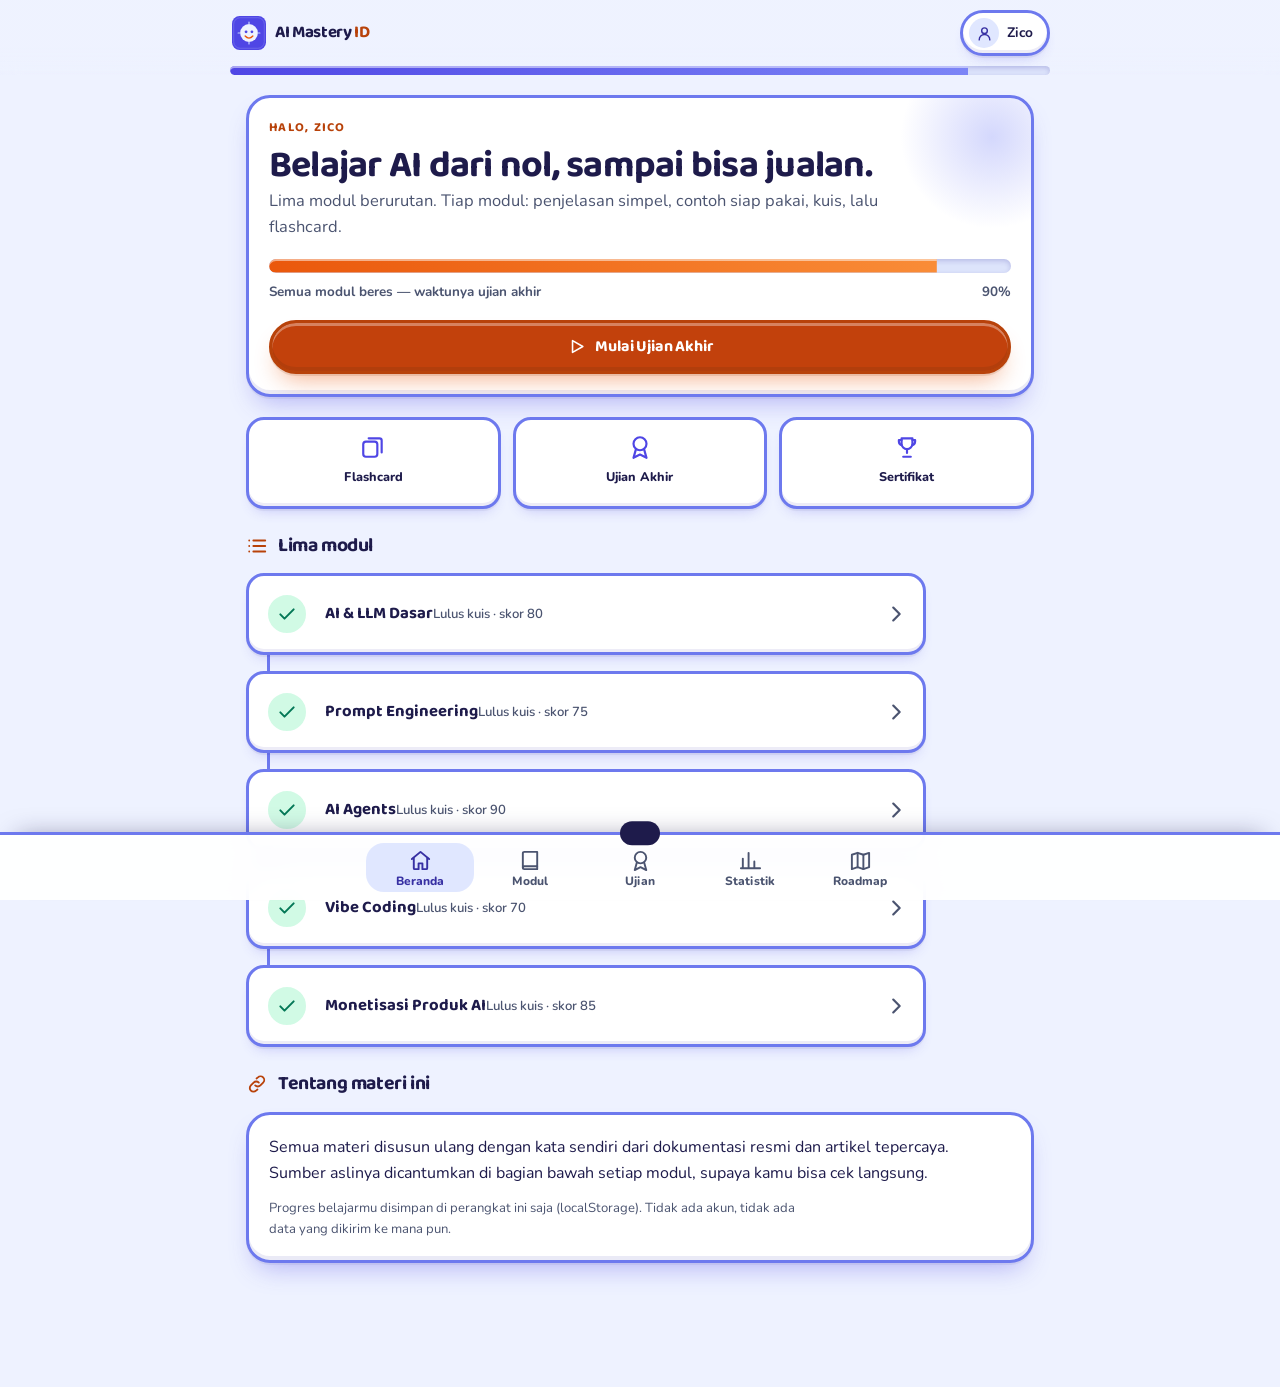
==== tools/seed.html @ 7f125ea1 "AI Mastery ID: kursus AI 5 modul untuk pemula (PWA offline) - 5 modul: AI & LLM dasar, prompt engine" ====
<!DOCTYPE html>
<html lang="id">
<head>
<meta charset="utf-8">
<title>Seed progres (alat pengembangan)</title>
<style>body{font-family:system-ui;padding:24px;color:#1E1B4B}</style>
</head>
<body>
<p id="msg">Menyiapkan data…</p>
<script>
/* Alat pengembangan: mengisi localStorage lalu membuka aplikasi.
   Dipakai untuk mengambil tangkapan layar dan menguji tampilan
   dalam kondisi "sudah lulus". Tidak dipakai oleh aplikasi itu sendiri.
   Contoh: tools/seed.html?to=%23cert  atau  ?to=%23stats&partial=1 */
(function () {
  var p = new URLSearchParams(location.search);
  var to = p.get('to') || '#home';
  var partial = p.get('partial') === '1';
  var today = new Date();
  var key = function (d) { return d.getFullYear() + '-' + String(d.getMonth() + 1).padStart(2, '0') + '-' + String(d.getDate()).padStart(2, '0'); };
  var days = {};
  for (var i = 0; i < 22; i++) {
    var d = new Date(today.getTime() - i * 864e5);
    days[key(d)] = i % 4 === 3 ? 0 : (i % 3 === 0 ? 5 : (i % 2 === 0 ? 3 : 1));
  }
  var state = {
    v: 1, name: 'Zico', nameSet: true, createdAt: Date.now() - 864e5 * 9,
    modules: {}, exam: { attempts: [] }, cert: null,
    days: days, lastDay: key(today),
    streak: { current: 6, best: 9 }
  };
  var ids = ['m1', 'm2', 'm3', 'm4', 'm5'];
  ids.forEach(function (id, i) {
    state.modules[id] = {
      read: true, lastLesson: i === 2 ? 3 : 0, scroll: 0,
      quiz: { best: [80, 75, 90, 70, 85][i], attempts: [{ date: Date.now() - i * 36e5, score: [80, 75, 90, 70, 85][i], correct: 4, total: 5 }] },
      fc: { seen: {}, mastered: {} }
    };
  });
  if (partial) {
    state.name = 'Siswa AI'; state.nameSet = false;
    state.modules.m3.read = false;
    state.modules.m3.quiz = { best: 0, attempts: [] };
    state.modules.m4.read = false;
    state.modules.m4.quiz = { best: 0, attempts: [] };
    state.modules.m5.read = false;
    state.modules.m5.quiz = { best: 0, attempts: [] };
    state.streak = { current: 1, best: 3 };
    state.lastDay = null;
  }
  if (p.get('lulus') === '1') {
    state.exam.attempts = [{ date: Date.now() - 36e5, score: 85, correct: 17, total: 20 }];
    state.cert = { name: state.name, score: 85, date: Date.now() - 36e5, id: 'AIM20260815' };
  }
  try {
    localStorage.setItem('aiMastery.v1', JSON.stringify(state));
    document.getElementById('msg').textContent = 'Data siap. Membuka aplikasi…';
    location.replace('../index.html' + to);
  } catch (e) {
    document.getElementById('msg').textContent = 'Gagal menyiapkan data: ' + e.message;
  }
})();
</script>
</body>
</html>
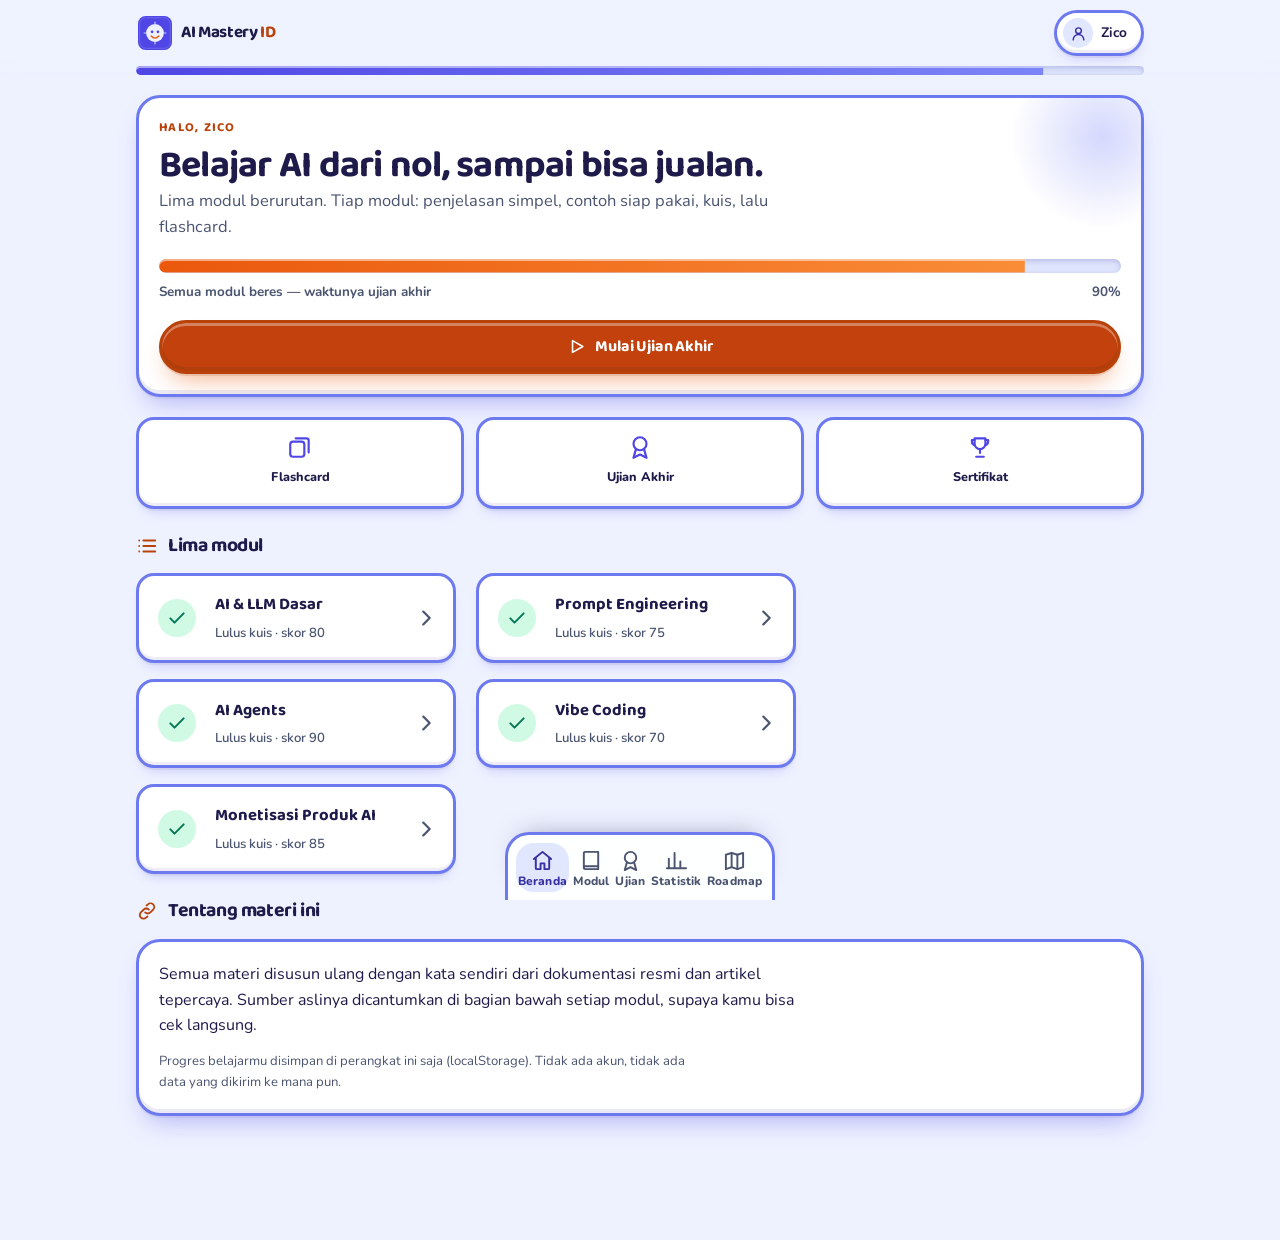
==== commit 166f1a3a: "Perbaiki cacat yang ditemukan pada verifikasi visual - toast kosong tidak lagi mengintip di atas tab" ====
--- a/tools/seed.html
+++ b/tools/seed.html
@@ -37,8 +37,13 @@
       fc: { seen: {}, mastered: {} }
     };
   });
+  if (p.get('first') === '1') {
+    /* kondisi pengguna baru: belum ada nama, belum mulai apa pun */
+    state.name = 'Siswa AI'; state.nameSet = false;
+    state.modules = {}; state.exam.attempts = []; state.cert = null;
+    state.streak = { current: 0, best: 0 }; state.lastDay = null; state.days = {};
+  }
   if (partial) {
-    state.name = 'Siswa AI'; state.nameSet = false;
     state.modules.m3.read = false;
     state.modules.m3.quiz = { best: 0, attempts: [] };
     state.modules.m4.read = false;
